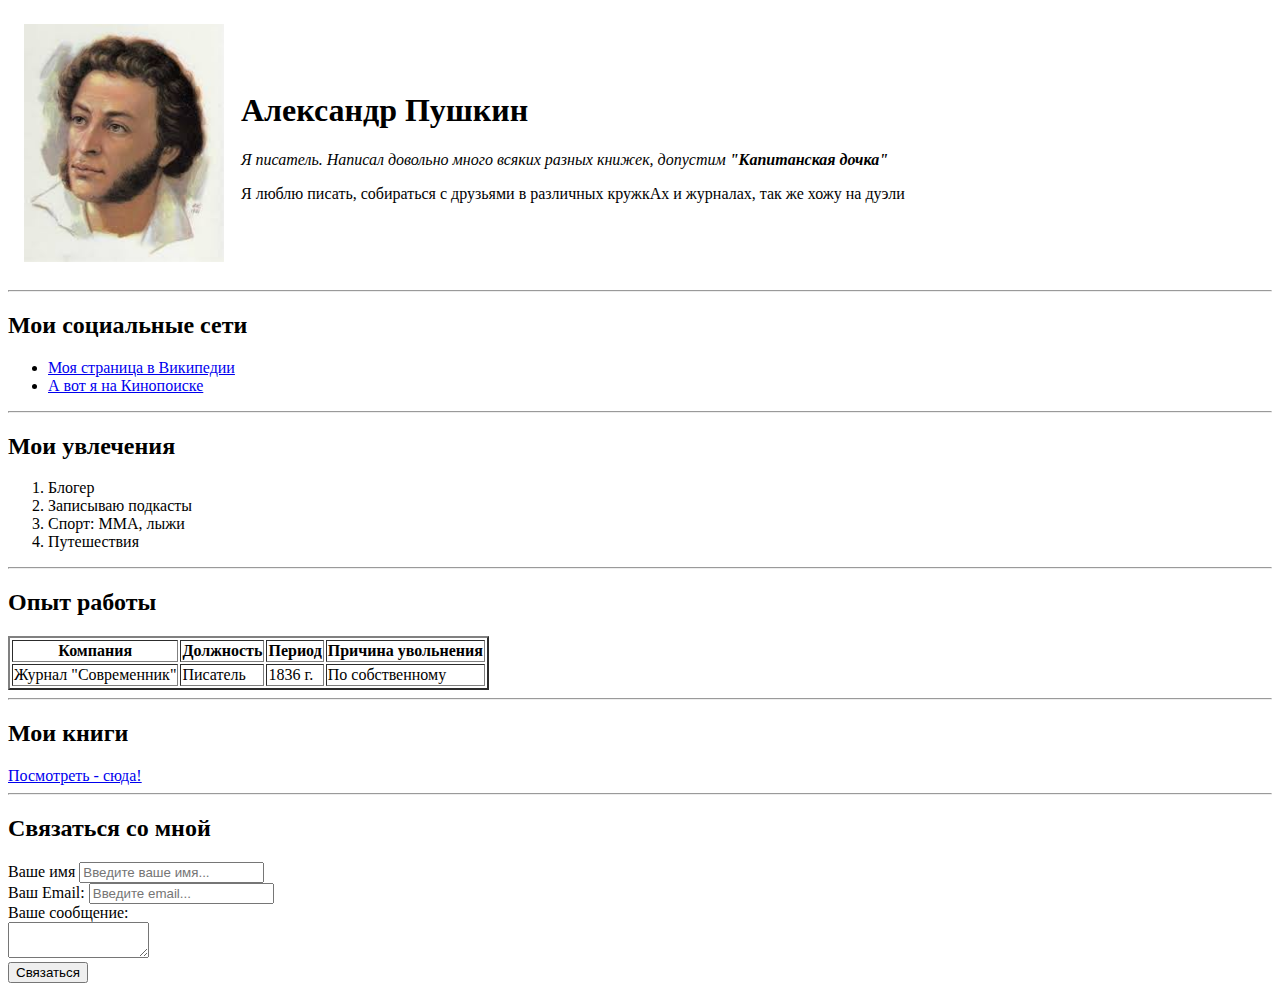
==== index.html @ e08d2aed "Create CV" ====
<!DOCTYPE html>
<html>
<head>
    <meta charset="UTF-8">
    <title>Pushkin</title>
</head>
<body>
    <table cellspacing="15">
        <tr>
            <td>
                <img src=Alex.jfif width="200" alt="Тут моя фотка">
            </td>
            <td>
                <h1>Александр Пушкин</h1>
                <p><em>Я писатель. Написал довольно много всяких разных книжек, допустим <strong>"Капитанская дочка"</strong></em></p>
                <p>Я люблю писать, собираться с друзьями в различных кружкАх и журналах, так же хожу на дуэли</p>
            </td>
        </tr>
    </table>

    <hr>

    <h2>Мои социальные сети</h2>
    <ul>
        <li><a href="https://ru.wikipedia.org/wiki/%D0%9F%D1%83%D1%88%D0%BA%D0%B8%D0%BD,_%D0%90%D0%BB%D0%B5%D0%BA%D1%81%D0%B0%D0%BD%D0%B4%D1%80_%D0%A1%D0%B5%D1%80%D0%B3%D0%B5%D0%B5%D0%B2%D0%B8%D1%87" target="_blank">Моя страница в Википедии</a></li>
        <li><a href="https://www.kinopoisk.ru/name/22669/" target="_blank">А вот я на Кинопоиске</a></li>
    </ul>

    <hr>

    <h2>Мои увлечения</h2>
    <ol>
        <li>Блогер</li>
        <li>Записываю подкасты</li>
        <li>Спорт: ММА, лыжи</li>
        <li>Путешествия</li>
    </ol>

    <hr>

    <h2>Опыт работы</h2>
    <table border="2">
        <tr>
            <th>Компания</th>
            <th>Должность</th>
            <th>Период</th>
            <th>Причина увольнения</th>
        </tr>
        <tr>
            <td>Журнал "Современник"</td>
            <td>Писатель</td>
            <td>1836 г.</td>
            <td>По собственному</td>
        </tr>
    </table>

    <hr>

    <h2>Мои книги</h2>
    <a href="books.html" target="_blank">Посмотреть - сюда!</a>

    <hr>
    <h2>Связаться со мной</h2>
    <form action="/">
        <label for="name">Ваше имя</label>
        <input type="text" id="name" placeholder="Введите ваше имя...">

        <br>

        <label for="email">Ваш Email:</label>
        <input type="email" id="email" placeholder="Введите email...">


        <br>

        <label for="text">Ваше сообщение:</label>

        <br>

        <textarea id="text" cols="15" rows="2"></textarea>

        <br>

        <input type="submit" value="Связаться">


    </form>
</body>
</html>
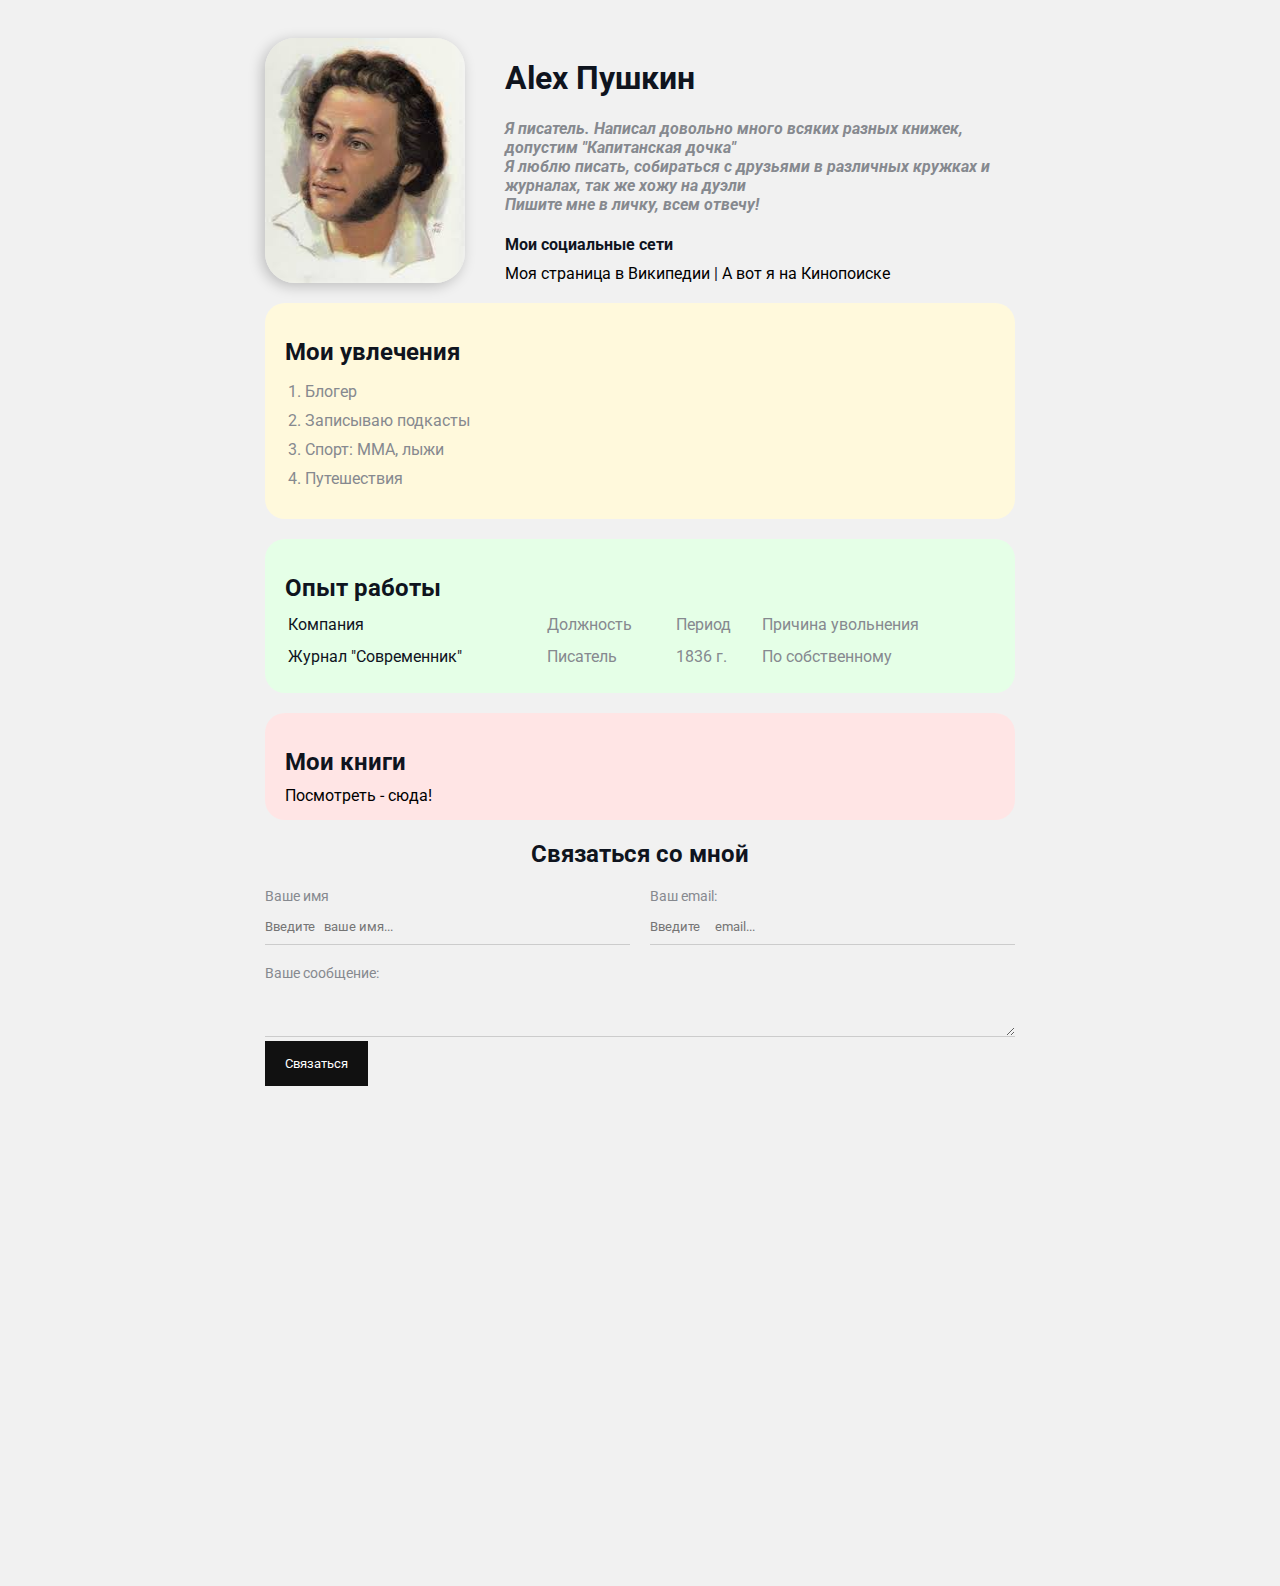
==== commit 78b6538a: "Add files via upload" ====
--- a/index.html
+++ b/index.html
@@ -3,87 +3,92 @@
 <head>
     <meta charset="UTF-8">
     <title>Pushkin</title>
+    <link rel="stylesheet" href="styles.css">
 </head>
-<body>
-    <table cellspacing="15">
-        <tr>
-            <td>
-                <img src=Alex.jfif width="200" alt="Тут моя фотка">
-            </td>
-            <td>
-                <h1>Александр Пушкин</h1>
-                <p><em>Я писатель. Написал довольно много всяких разных книжек, допустим <strong>"Капитанская дочка"</strong></em></p>
-                <p>Я люблю писать, собираться с друзьями в различных кружкАх и журналах, так же хожу на дуэли</p>
-            </td>
-        </tr>
-    </table>
-
-    <hr>
-
-    <h2>Мои социальные сети</h2>
-    <ul>
-        <li><a href="https://ru.wikipedia.org/wiki/%D0%9F%D1%83%D1%88%D0%BA%D0%B8%D0%BD,_%D0%90%D0%BB%D0%B5%D0%BA%D1%81%D0%B0%D0%BD%D0%B4%D1%80_%D0%A1%D0%B5%D1%80%D0%B3%D0%B5%D0%B5%D0%B2%D0%B8%D1%87" target="_blank">Моя страница в Википедии</a></li>
-        <li><a href="https://www.kinopoisk.ru/name/22669/" target="_blank">А вот я на Кинопоиске</a></li>
-    </ul>
-
-    <hr>
-
-    <h2>Мои увлечения</h2>
-    <ol>
-        <li>Блогер</li>
-        <li>Записываю подкасты</li>
-        <li>Спорт: ММА, лыжи</li>
-        <li>Путешествия</li>
-    </ol>
-
-    <hr>
-
-    <h2>Опыт работы</h2>
-    <table border="2">
-        <tr>
-            <th>Компания</th>
-            <th>Должность</th>
-            <th>Период</th>
-            <th>Причина увольнения</th>
-        </tr>
-        <tr>
-            <td>Журнал "Современник"</td>
-            <td>Писатель</td>
-            <td>1836 г.</td>
-            <td>По собственному</td>
-        </tr>
-    </table>
-
-    <hr>
-
-    <h2>Мои книги</h2>
-    <a href="books.html" target="_blank">Посмотреть - сюда!</a>
-
-    <hr>
-    <h2>Связаться со мной</h2>
-    <form action="/">
-        <label for="name">Ваше имя</label>
-        <input type="text" id="name" placeholder="Введите ваше имя...">
-
-        <br>
-
-        <label for="email">Ваш Email:</label>
-        <input type="email" id="email" placeholder="Введите email...">
-
-
-        <br>
-
-        <label for="text">Ваше сообщение:</label>
-
-        <br>
-
-        <textarea id="text" cols="15" rows="2"></textarea>
-
-        <br>
-
-        <input type="submit" value="Связаться">
-
-
-    </form>
-</body>
+    <body>
+        <div class="container">
+            <div class="info">
+                <img src=Alex.jfif alt="Тут моя фотка" class="avatar">
+            
+                <div class="info-text">
+                    <h1>Alex Пушкин</h1>
+                    <p>Я писатель. Написал довольно много всяких    разных     книжек, допустим     "Капитанская   дочка"</p>
+                    <p>Я люблю писать, собираться с друзьями в      различных кружкaх и журналах, так же хожу  на   дуэли</p>
+                    <p>Пишите мне в личку, всем отвечу!</p>
+                
+                    <h4>Мои социальные сети</h4>
+                
+                    <a href="https://ru.wikipedia.org/wiki/Пушкин,      _Александр_Сергеевич" target="_blank">Моя страница  в      Википедии</a>
+                    |
+                    <a href="https://www.kinopoisk.ru/name/22669/"      target="_blank">А    вот    я на Кинопоиске</a>
+                </div>
+            </div>
+        
+            <div class="card bg-yellow">
+                <h2>Мои увлечения</h2>
+                <ol class="list">
+                    <li>Блогер</li>
+                    <li>Записываю подкасты</li>
+                    <li>Спорт: ММА, лыжи</li>
+                    <li>Путешествия</li>
+                </ol>
+            </div>
+        
+            <div class="card bg-green">
+                <h2>Опыт работы</h2>
+                <table class="table">
+                    <tr>
+                        <td>Компания</td>
+                        <td>Должность</td>
+                        <td>Период</td>
+                        <td>Причина увольнения</td>
+                    </tr>
+                    <tr>
+                        <td>Журнал "Современник"</td>
+                        <td>Писатель</td>
+                        <td>1836 г.</td>
+                        <td>По собственному</td>
+                    </tr>
+                </table>
+            </div>
+        
+            <div class="card bg-red">
+                <h2>Мои книги</h2>
+                <a href="books.html" target="_blank">Посмотреть -   сюда!</a>
+            </div>
+        
+            <div class="contact">
+                <h2>Связаться со мной</h2>
+            
+                <form action="/">
+                    <div class="row">
+                        <div class="form-group">
+                            <label for="name">Ваше имя</label>
+                            <input type="text" id="name"        placeholder="Введите   ваше имя...">
+                        </div>
+                    
+                        <div class="form-group">
+                            <label for="email">Ваш email:</label>
+                            <input type="email" id="email"      placeholder="Введите     email...">
+                        </div>
+                    </div>
+                
+                    <div class="form-group">
+                        <label for="text">Ваше сообщение:</label>
+                        
+                        <textarea id="text" rows="2" cols="15"></textarea>
+                    </div>
+                
+                    <input class="btn" type="submit" value="Связаться">
+                
+                </form>
+            
+            </div>
+        
+            <div class="position">
+                <div class="box"></div>
+            </div>
+        </div>
+        <div style="margin-bottom: 500px;"></div>
+    </body>
 </html>--- a/styles.css
+++ b/styles.css
@@ -0,0 +1,217 @@
+@import url('https://fonts.googleapis.com/css2?family=Kaushan+Script&family=Montserrat:wght@400;700&family=Roboto&display=swap');
+
+body {
+    /* Цвет фона */
+    background-color: #f1f1f1;
+
+    /* Цвет текста */
+    color: #0f141e;
+
+/* размер шрифта */
+/* font-size: 16px; */
+
+/* Толщина шрифта */
+/* font-weight: normal; */
+
+/* Сам шрифт */
+/* font-family: 'Roboto', sans-serif; */
+
+font: normal 16px 'Roboto', sans-serif;
+}
+
+a {
+    color: black;
+    text-decoration: none;
+}
+
+a:hover {
+    text-decoration: underline;
+}
+
+a:active {
+    color: #9649ce;
+}
+
+a:visited {
+    color: rgb(137, 122, 122)
+}
+
+.avatar {
+    width: 200px;
+    border-radius: 30px;
+    box-shadow: -3px 3px 14px rgba(0, 0, 0, 0.22);
+}
+
+.info {
+    display: flex;
+    margin-bottom: 20px;
+}
+
+@media (max-width: 700px) {
+    .info {
+        text-align: center;
+        display: block;
+    }
+}
+
+.info-text {
+    margin-left: 40px;
+}
+
+.info-text h4 {
+    margin-bottom: 10px;
+}
+
+.info p {
+    color: #86898f;
+    margin: 0;
+    font-style: italic;
+    font-weight: bold;
+    text-decoration: none;
+    /* text-transform: lowercase; */
+    /* letter-spacing: 2px; */
+    /* word-spacing: 42px; */
+}
+
+.container {
+    max-width: 750px;
+    margin: auto;
+    padding-top: 30px;
+}
+
+/* .social {
+    background: lightgreen;
+    padding: 15px 30px;
+    border: 5px solid red;
+    margin: 5px;
+    border-bottom-style:dotted;
+    border-top-width: 15px;
+    border-right-color: blue;
+} */
+/* 
+.box-model div {
+    float: left;
+    background: black;
+    height: 200px;
+    width: 25%;
+    border: 4px solid red;
+    box-sizing: border-box;
+} */
+
+.bg-yellow {
+    background: #fff9dc;
+}
+
+.bg-green {
+    background: #e5ffe7;
+}
+
+.bg-red {
+    background: #ffe5e5;
+}
+
+.card {
+    padding: 15px 20px;
+    /* background: rgb(238, 128, 11); */
+    margin-bottom: 20px;
+    border-radius: 20px;
+}
+
+.card h2 {
+    margin-bottom: 10px;
+}
+
+.list {
+    padding: 0 20px;
+}
+
+.list li {
+    color: #86898f;
+    margin-bottom: 10px;
+}
+
+.table {
+    width: 100%;
+}
+
+.table td {
+    padding-bottom: 10px;
+}
+
+.table td:nth-child(2),
+.table td:nth-child(3),
+.table td:nth-child(4) {
+    color: #86898f;
+}
+
+/* .table tr:nth-child(odd) {
+    background: red;
+} */
+
+.contact h2 {
+    text-align: center;
+}
+
+.form-group label {
+    display: block;
+    font-size: 14px;
+    color: #86898f;
+}
+
+.form-group input,
+.form-group textarea {
+    width: 100%;
+    box-sizing: border-box;
+    border: none;
+    background: transparent;
+    border-bottom: 1px solid #ccc;
+    color: #000;
+    padding: 15px 0 10px;
+    outline: none;
+    font-family: inherit;
+}
+
+.row {
+    display: flex;
+    margin-bottom: 20px;
+}
+
+.row > .form-group {
+    width: 50%;
+    margin-right: 20px;
+}
+
+.row > .form-group:last-child {
+    margin-right: 0;
+}
+
+.btn {
+    background: #111;
+    padding: 15px 20px;
+    color: white;
+    border: none;
+    font-family: inherit;
+    cursor: pointer;
+}
+
+.btn:hover {
+    opacity: 0.9;
+}
+
+/* .position {
+    position: relative;
+    border: 4px solid black;
+    margin-top: 40px;
+    padding: 20px;
+    height: 300px;
+
+}
+
+.box {
+    position: fixed;
+    top: 0;
+    left: 0px;
+    /* width: 100%;
+    height: 30px;
+    background: lightcoral;
+/* } */